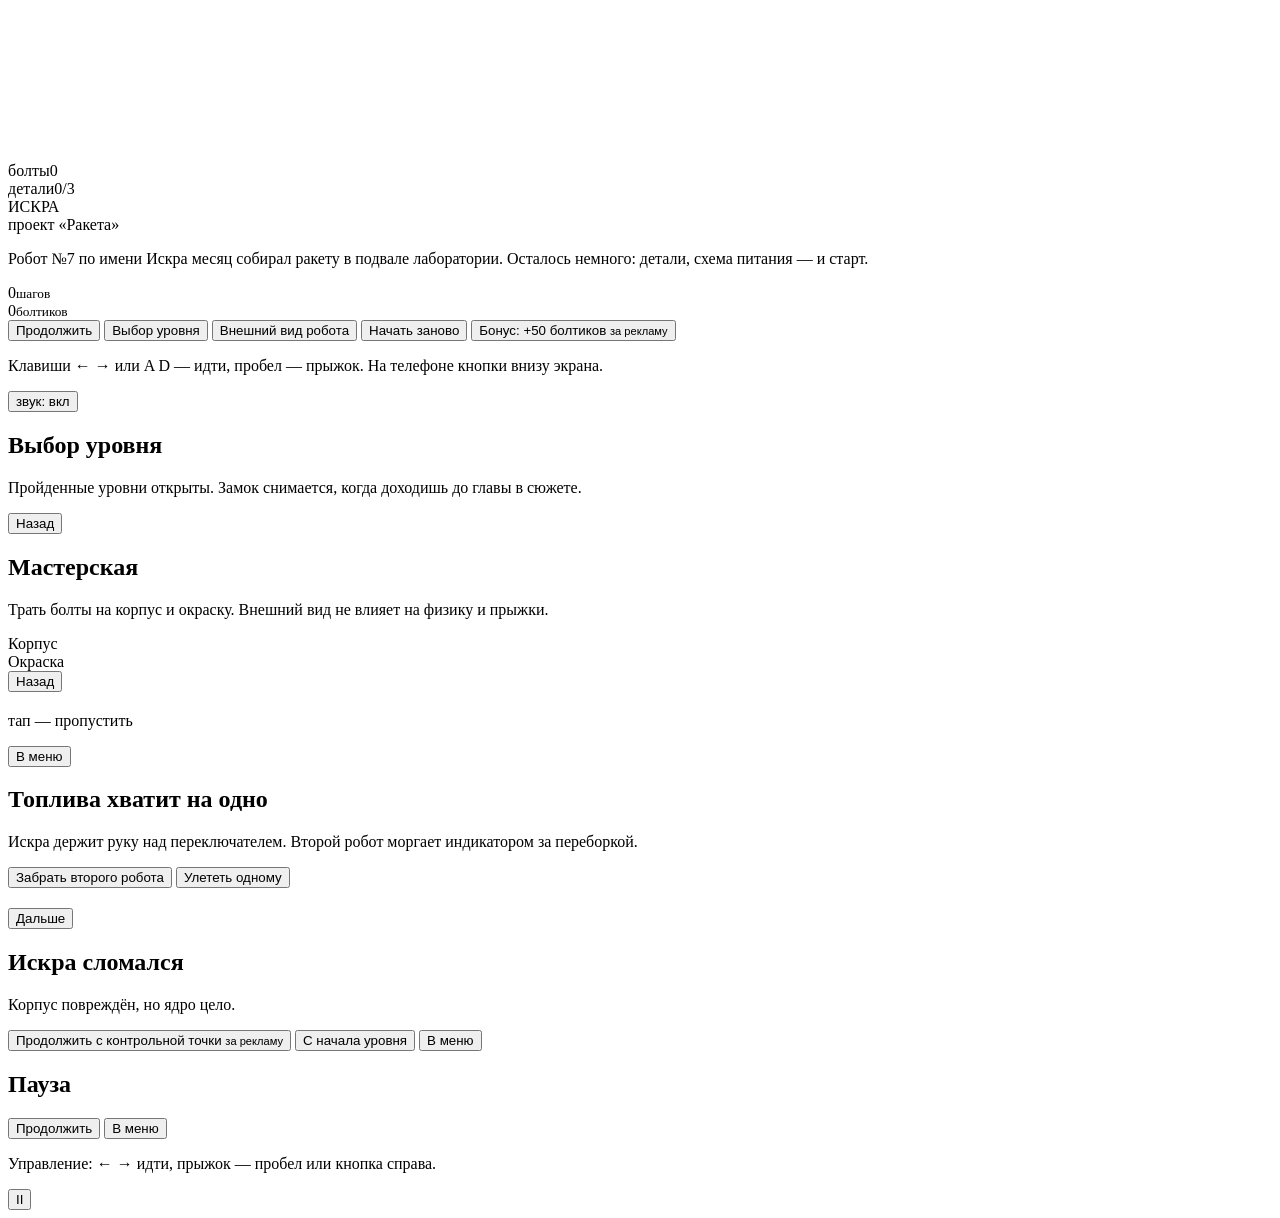
==== index.html @ 496c8d5c "Игра «Искра»: index.html" ====
﻿<!doctype html>
<html lang="ru">
<head>
  <meta charset="utf-8" />
  <meta name="viewport" content="width=device-width, initial-scale=1, maximum-scale=1, user-scalable=no, viewport-fit=cover" />
  <meta name="theme-color" content="#0b0d14" />
  <title>Искра: проект «Ракета»</title>
  <link rel="stylesheet" href="style.css?v=20261106-10" />
  <script src="https://yandex.ru/games/sdk/v2"></script>
</head>
<body>
  <div id="app">
    <canvas id="game"></canvas>

    <div id="hud" class="hidden">
      <div class="hud-top">
        <div class="pill"><span class="lbl">болты</span><span id="hud-bolts">0</span></div>
        <div class="pill"><span class="lbl">детали</span><span id="hud-parts">0/3</span></div>
      </div>
    </div>

    <div id="menu" class="overlay">
      <div class="card">
        <div class="logo">ИСКРА</div>
        <div class="logo-sub">проект «Ракета»</div>
        <p class="sub">Робот №7 по имени Искра месяц собирал ракету в подвале лаборатории. Осталось немного: детали, схема питания — и старт.</p>
        <div class="row-stats">
          <div><span id="menu-best">0</span><small>шагов</small></div>
          <div><span id="menu-bolts">0</span><small>болтиков</small></div>
        </div>
        <button id="btn-play" class="primary">Продолжить</button>
        <button id="btn-levels" class="ghost">Выбор уровня</button>
        <button id="btn-skins" class="ghost">Внешний вид робота</button>
        <button id="btn-restart" class="ghost">Начать заново</button>
        <button id="btn-bonus" class="ghost ad-line hidden">Бонус: +50 болтиков <small>за рекламу</small></button>
        <p class="hint">Клавиши ← → или A D — идти, пробел — прыжок. На телефоне кнопки внизу экрана.</p>
        <button id="btn-mute" class="tiny-btn">звук: вкл</button>
      </div>
    </div>

    <div id="levels" class="overlay hidden">
      <div class="card">
        <h2>Выбор уровня</h2>
        <p class="sub">Пройденные уровни открыты. Замок снимается, когда доходишь до главы в сюжете.</p>
        <div id="levels-list" class="levels-list"></div>
        <button id="btn-levels-close" class="ghost">Назад</button>
      </div>
    </div>

    <div id="skins" class="overlay hidden">
      <div class="card">
        <h2>Мастерская</h2>
        <p class="sub">Трать болты на корпус и окраску. Внешний вид не влияет на физику и прыжки.</p>
        <div class="skin-label">Корпус</div>
        <div id="skin-shapes" class="skin-list"></div>
        <div class="skin-label">Окраска</div>
        <div id="skin-colors" class="skin-list"></div>
        <button id="btn-skins-close" class="ghost">Назад</button>
      </div>
    </div>

    <div id="puzzle-ui" class="hidden">
      <h2 id="pz-title"></h2>
      <p id="pz-sub"></p>
      <div id="pz-cond"></div>
    </div>

    <div id="finale-ui" class="hidden">
      <h2 id="fin-title"></h2>
      <p id="fin-sub"></p>
      <p class="fin-hint">тап — пропустить</p>
    </div>

    <div id="pz-back" class="hidden">
      <button id="btn-pz-back">В меню</button>
    </div>

    <div id="choice" class="overlay hidden">
      <div class="card">
        <h2>Топлива хватит на одно</h2>
        <p class="sub">Искра держит руку над переключателем. Второй робот моргает индикатором за переборкой.</p>
        <button id="btn-choice-friend" class="primary">Забрать второго робота</button>
        <button id="btn-choice-alone" class="ghost">Улететь одному</button>
      </div>
    </div>

    <div id="story" class="overlay hidden">
      <div class="card story">
        <div id="story-tag" class="tag"></div>
        <h2 id="story-title"></h2>
        <p id="story-text"></p>
        <button id="btn-story" class="primary">Дальше</button>
      </div>
    </div>

    <div id="dead" class="overlay hidden">
      <div class="card">
        <h2>Искра сломался</h2>
        <p class="sub" id="dead-text">Корпус повреждён, но ядро цело.</p>
        <button id="btn-continue" class="primary ad-line hidden">Продолжить с контрольной точки <small>за рекламу</small></button>
        <button id="btn-retry" class="primary">С начала уровня</button>
        <button id="btn-dead-home" class="ghost">В меню</button>
      </div>
    </div>

    <div id="pausemenu" class="overlay hidden">
      <div class="card">
        <h2>Пауза</h2>
        <button id="btn-resume" class="primary">Продолжить</button>
        <button id="btn-pause-home" class="ghost">В меню</button>
        <p class="hint">Управление: ← → идти, прыжок — пробел или кнопка справа.</p>
      </div>
    </div>

    <button id="btn-pause" class="tiny-btn pause-btn hidden">II</button>
  </div>
  <script src="game.js?v=20261106-10"></script>
</body>
</html>
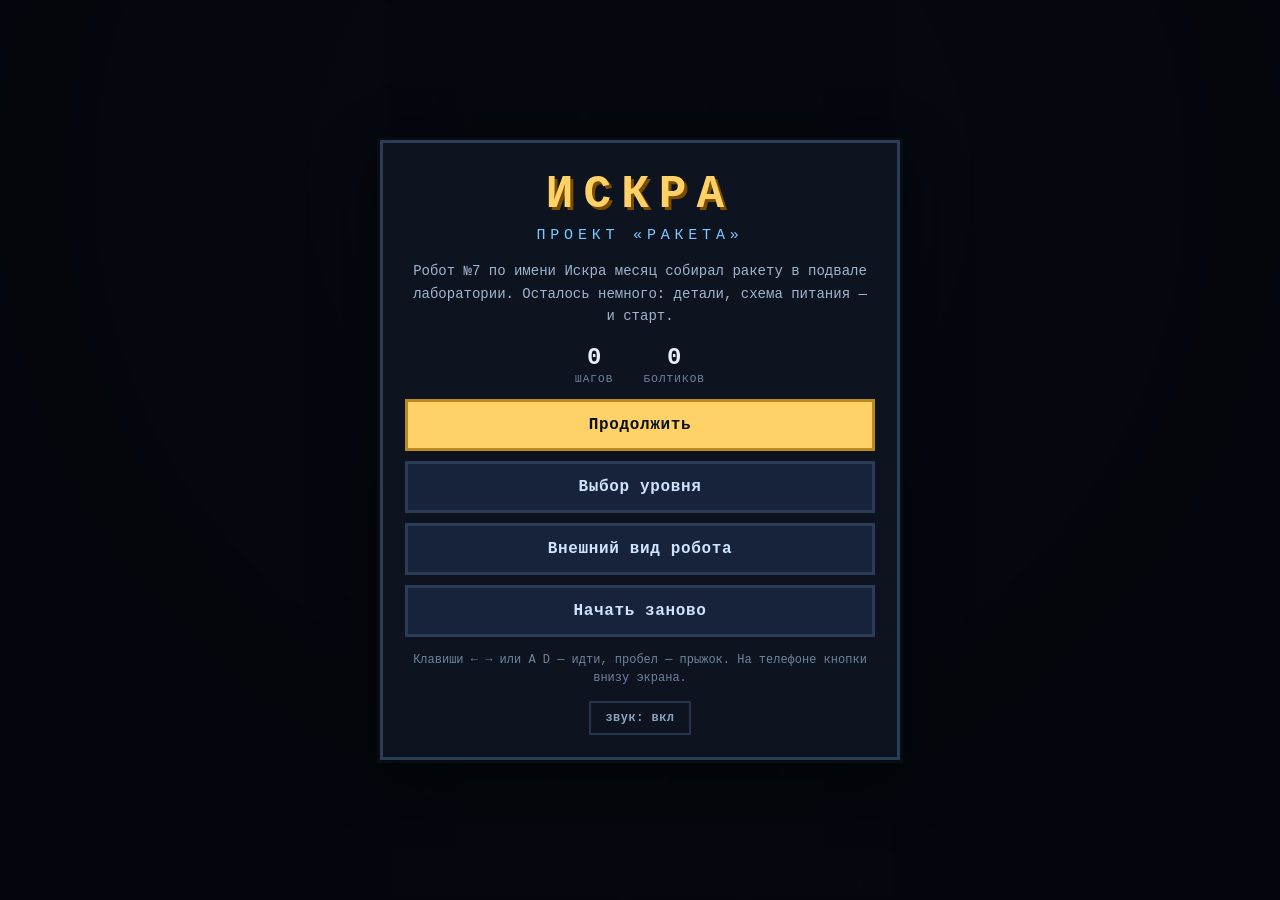
==== commit f0c6b6fa: "Обновление «Искра»: index.html" ====
--- a/index.html
+++ b/index.html
@@ -5,7 +5,7 @@
   <meta name="viewport" content="width=device-width, initial-scale=1, maximum-scale=1, user-scalable=no, viewport-fit=cover" />
   <meta name="theme-color" content="#0b0d14" />
   <title>Искра: проект «Ракета»</title>
-  <link rel="stylesheet" href="style.css?v=20261106-10" />
+  <link rel="stylesheet" href="style.css?v=20261107-1" />
   <script src="https://yandex.ru/games/sdk/v2"></script>
 </head>
 <body>
@@ -121,4 +121,4 @@
 
 
 
-
+
--- a/style.css
+++ b/style.css
@@ -0,0 +1,490 @@
+* {
+  margin: 0;
+  padding: 0;
+  box-sizing: border-box;
+  -webkit-tap-highlight-color: transparent;
+}
+
+html,
+body {
+  width: 100%;
+  height: 100%;
+  overflow: hidden;
+  background: #05070c;
+  color: #e8eef7;
+  font-family: "Consolas", "Courier New", monospace;
+  user-select: none;
+  touch-action: none;
+}
+
+#app {
+  position: fixed;
+  inset: 0;
+  display: flex;
+  align-items: center;
+  justify-content: center;
+  background: radial-gradient(circle at 50% 20%, #131a2b, #05070c 70%);
+}
+
+canvas {
+  display: block;
+  image-rendering: pixelated;
+  image-rendering: crisp-edges;
+}
+
+.hidden {
+  display: none !important;
+}
+
+/* ---------- HUD ---------- */
+
+#hud {
+  position: absolute;
+  top: calc(10px + env(safe-area-inset-top));
+  left: 0;
+  right: 0;
+  pointer-events: none;
+}
+
+.hud-top {
+  display: flex;
+  gap: 8px;
+  justify-content: center;
+}
+
+.pill {
+  display: flex;
+  align-items: center;
+  gap: 6px;
+  padding: 6px 12px;
+  font-size: 15px;
+  font-weight: 700;
+  letter-spacing: 0.06em;
+  color: #cfe3ff;
+  background: rgba(9, 13, 22, 0.72);
+  border: 2px solid rgba(120, 170, 255, 0.22);
+}
+
+.pill .lbl {
+  font-size: 10px;
+  letter-spacing: 0.16em;
+  text-transform: uppercase;
+  color: #7fc8ff;
+  opacity: 0.8;
+}
+
+.pill .ico {
+  color: #7fc8ff;
+}
+
+/* ---------- Overlays ---------- */
+
+.overlay {
+  position: absolute;
+  inset: 0;
+  display: flex;
+  align-items: center;
+  justify-content: center;
+  padding: 20px;
+  background: rgba(4, 7, 13, 0.82);
+  backdrop-filter: blur(2px);
+  z-index: 10;
+}
+
+.card {
+  width: min(520px, 100%);
+  max-height: 100%;
+  overflow-y: auto;
+  padding: 26px 22px 22px;
+  text-align: center;
+  background: #0d1420;
+  border: 3px solid #2b3c58;
+  box-shadow: 0 0 0 3px #070b12, 0 18px 50px rgba(0, 0, 0, 0.6);
+}
+
+.logo {
+  font-size: 46px;
+  font-weight: 800;
+  letter-spacing: 0.22em;
+  color: #ffd166;
+  text-shadow: 3px 3px 0 #7a4c00;
+}
+
+.logo-sub {
+  margin-top: 6px;
+  font-size: 15px;
+  letter-spacing: 0.32em;
+  text-transform: uppercase;
+  color: #7fc8ff;
+}
+
+.card h2 {
+  font-size: 24px;
+  line-height: 1.2;
+  color: #ffd166;
+  margin-bottom: 10px;
+}
+
+.sub {
+  margin: 16px 0;
+  font-size: 14px;
+  line-height: 1.6;
+  color: #9fb4d0;
+}
+
+.row-stats {
+  display: flex;
+  justify-content: center;
+  gap: 30px;
+  margin: 4px 0 14px;
+}
+
+.row-stats > div {
+  display: flex;
+  flex-direction: column;
+  gap: 2px;
+}
+
+.row-stats span {
+  font-size: 24px;
+  font-weight: 800;
+  color: #e8eef7;
+}
+
+.row-stats small {
+  font-size: 11px;
+  letter-spacing: 0.1em;
+  text-transform: uppercase;
+  color: #6d829e;
+}
+
+button {
+  display: block;
+  width: 100%;
+  padding: 14px 16px;
+  margin-top: 10px;
+  font-family: inherit;
+  font-size: 16px;
+  font-weight: 700;
+  letter-spacing: 0.04em;
+  color: #0a1220;
+  background: #ffd166;
+  border: 3px solid #b98a1f;
+  cursor: pointer;
+  transition: transform 0.06s ease;
+}
+
+button:active {
+  transform: translateY(2px);
+}
+
+button.ghost {
+  color: #cfe3ff;
+  background: #16233a;
+  border: 3px solid #2b3c58;
+}
+
+.ad-line {
+  color: #062012;
+  background: #7ce0a3;
+  border-color: #2f8f5d;
+}
+
+.ad-line small {
+  display: block;
+  font-size: 11px;
+  font-weight: 600;
+  opacity: 0.7;
+}
+
+.tiny-btn {
+  width: auto;
+  margin: 14px auto 0;
+  padding: 8px 14px;
+  font-size: 12px;
+  color: #8aa2c0;
+  background: transparent;
+  border: 2px solid #24344d;
+}
+
+.pause-btn {
+  position: absolute;
+  top: calc(10px + env(safe-area-inset-top));
+  right: 10px;
+  margin: 0;
+  z-index: 9;
+  color: #cfe3ff;
+  background: rgba(9, 13, 22, 0.72);
+  border: 2px solid rgba(120, 170, 255, 0.22);
+}
+
+.hint {
+  margin-top: 14px;
+  font-size: 12px;
+  line-height: 1.5;
+  color: #6d829e;
+}
+
+/* ---------- Story ---------- */
+
+.card.story {
+  text-align: left;
+}
+
+.tag {
+  display: inline-block;
+  margin-bottom: 10px;
+  padding: 4px 10px;
+  font-size: 11px;
+  letter-spacing: 0.18em;
+  text-transform: uppercase;
+  color: #0a1220;
+  background: #7fc8ff;
+}
+
+.card.story p {
+  font-size: 15px;
+  line-height: 1.65;
+  color: #b9cbe2;
+}
+
+/* ---------- Мастерская ---------- */
+
+.skin-label {
+  margin: 14px 0 6px;
+  font-size: 11px;
+  letter-spacing: 0.18em;
+  text-transform: uppercase;
+  color: #7fc8ff;
+  text-align: left;
+}
+
+.skin-list {
+  display: flex;
+  flex-direction: column;
+  gap: 8px;
+}
+
+.skin-item {
+  display: flex;
+  align-items: center;
+  gap: 12px;
+  width: 100%;
+  margin: 0;
+  padding: 10px 12px;
+  text-align: left;
+  color: #cfe3ff;
+  background: #12203a;
+  border: 2px solid #2b3c58;
+  font-size: 14px;
+}
+
+.skin-item.on {
+  border-color: #7ce0a3;
+  background: #12312a;
+}
+
+.skin-item.nope {
+  animation: shake 0.3s;
+  border-color: #ff6b6b;
+}
+
+@keyframes shake {
+  0%, 100% { transform: translateX(0); }
+  25% { transform: translateX(-4px); }
+  75% { transform: translateX(4px); }
+}
+
+.skin-item .sw {
+  width: 18px;
+  height: 18px;
+  border: 2px solid rgba(255, 255, 255, 0.25);
+  flex: 0 0 auto;
+}
+
+.skin-item .nm {
+  flex: 1;
+}
+
+.skin-item .pr {
+  font-size: 12px;
+  color: #ffd166;
+  opacity: 0.9;
+}
+
+/* ---------- Выбор уровня ---------- */
+
+.levels-list {
+  display: flex;
+  flex-direction: column;
+  gap: 8px;
+  margin-bottom: 8px;
+}
+
+.level-item {
+  display: flex;
+  align-items: center;
+  gap: 12px;
+  width: 100%;
+  margin: 0;
+  padding: 10px 12px;
+  text-align: left;
+  color: #cfe3ff;
+  background: #12203a;
+  border: 2px solid #2b3c58;
+  font-size: 14px;
+}
+
+.level-item.locked {
+  color: #6d829e;
+  background: #0e1728;
+}
+
+.level-item.nope {
+  animation: shake 0.3s;
+  border-color: #ff6b6b;
+}
+
+.level-item .num {
+  width: 24px;
+  height: 24px;
+  display: flex;
+  align-items: center;
+  justify-content: center;
+  font-weight: 700;
+  color: #0a1220;
+  background: #ffd166;
+  flex: 0 0 auto;
+}
+
+.level-item.locked .num {
+  background: #2b3c58;
+  color: #6d829e;
+}
+
+.level-item .info {
+  flex: 1;
+  display: flex;
+  flex-direction: column;
+  gap: 2px;
+}
+
+.level-item .nm {
+  font-weight: 700;
+}
+
+.level-item .tg {
+  font-size: 11px;
+  letter-spacing: 0.12em;
+  text-transform: uppercase;
+  color: #6d829e;
+}
+
+.level-item .st {
+  font-size: 12px;
+  color: #7ce0a3;
+}
+
+.level-item.locked .st {
+  color: #6d829e;
+}
+
+/* ---------- Текст головоломок (HTML, чтобы был читаемым) ---------- */
+
+#puzzle-ui {
+  position: absolute;
+  top: calc(30px + env(safe-area-inset-top));
+  left: 50%;
+  transform: translateX(-50%);
+  width: min(560px, 92%);
+  padding: 16px 20px;
+  text-align: center;
+  background: rgba(8, 14, 24, 0.92);
+  border: 2px solid #2b3c58;
+  z-index: 6;
+}
+
+#puzzle-ui h2 {
+  font-size: 20px;
+  color: #ffd166;
+  letter-spacing: 0.08em;
+  margin-bottom: 8px;
+}
+
+#puzzle-ui p {
+  font-size: 14px;
+  line-height: 1.45;
+  color: #b9cbe2;
+}
+
+#pz-cond {
+  display: flex;
+  flex-direction: column;
+  gap: 4px;
+  margin-top: 10px;
+  text-align: left;
+}
+
+#pz-cond .cond {
+  font-size: 13px;
+  padding: 5px 8px;
+  background: #0f1a2b;
+  border-left: 3px solid #2b3c58;
+  color: #9fb4d0;
+}
+
+#pz-cond .cond.ok {
+  border-left-color: #7ce0a3;
+  color: #7ce0a3;
+}
+
+
+/* ---------- Тексты финалов и кнопка «В меню» ---------- */
+
+#finale-ui {
+  position: absolute;
+  top: calc(34px + env(safe-area-inset-top));
+  left: 50%;
+  transform: translateX(-50%);
+  width: min(560px, 92%);
+  padding: 14px 18px;
+  text-align: center;
+  background: rgba(8, 14, 24, 0.9);
+  border: 2px solid #2b3c58;
+  z-index: 7;
+}
+
+#finale-ui h2 {
+  font-size: 20px;
+  letter-spacing: 0.1em;
+  color: #7fc8ff;
+  margin-bottom: 6px;
+}
+
+#finale-ui #fin-sub {
+  font-size: 14px;
+  color: #7ce0a3;
+}
+
+#finale-ui .fin-hint {
+  margin-top: 8px;
+  font-size: 11px;
+  color: #6d829e;
+}
+
+#pz-back {
+  position: absolute;
+  left: 12px;
+  bottom: calc(14px + env(safe-area-inset-bottom));
+  z-index: 7;
+}
+
+#pz-back button {
+  width: auto;
+  margin: 0;
+  padding: 10px 18px;
+  font-size: 14px;
+  color: #cfe3ff;
+  background: rgba(22, 35, 58, 0.95);
+  border: 2px solid #2b3c58;
+}
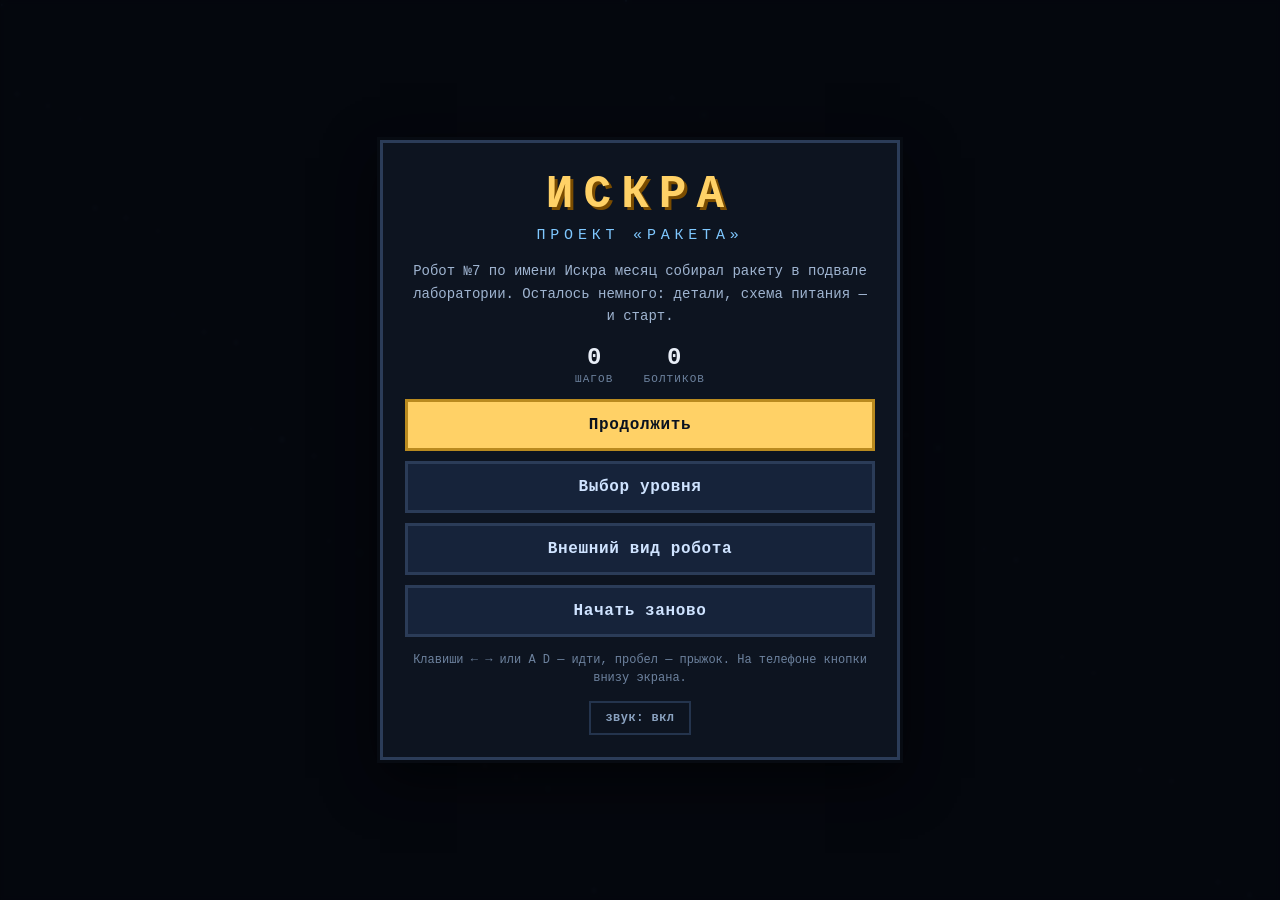
==== commit 0ec73d5d: "Игра «Искра»: обновление index.html" ====
--- a/index.html
+++ b/index.html
@@ -1,4 +1,4 @@
-﻿<!doctype html>
+<!doctype html>
 <html lang="ru">
 <head>
   <meta charset="utf-8" />
@@ -35,6 +35,7 @@
         <button id="btn-bonus" class="ghost ad-line hidden">Бонус: +50 болтиков <small>за рекламу</small></button>
         <p class="hint">Клавиши ← → или A D — идти, пробел — прыжок. На телефоне кнопки внизу экрана.</p>
         <button id="btn-mute" class="tiny-btn">звук: вкл</button>
+        <button id="btn-donate" class="ghost hidden" type="button">Поддержать проект</button>
       </div>
     </div>
 
@@ -114,7 +115,7 @@
 
     <button id="btn-pause" class="tiny-btn pause-btn hidden">II</button>
   </div>
-  <script src="game.js?v=20261106-10"></script>
+  <script src="game.js?v=20261110-1"></script>
 </body>
 </html>
 
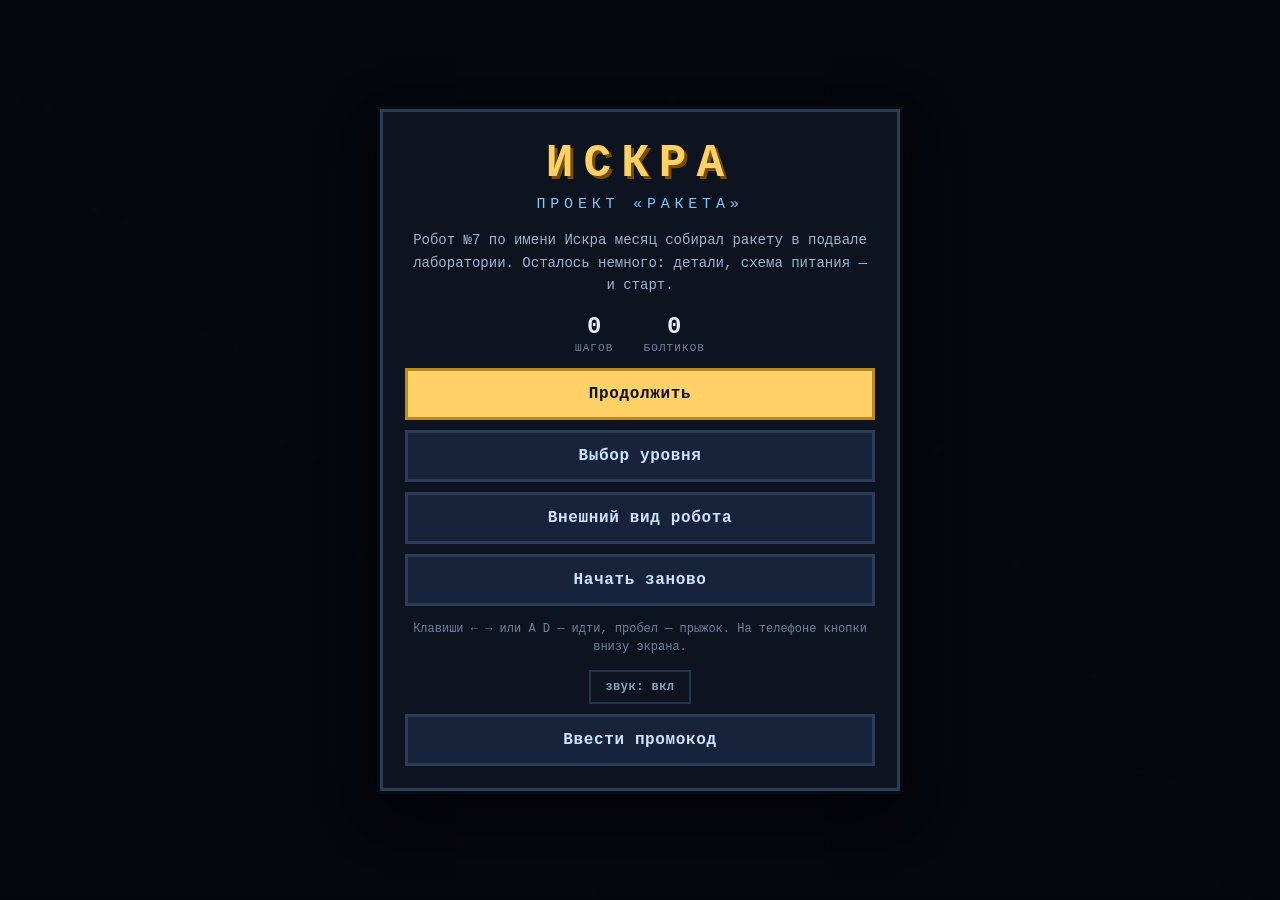
==== commit 94eecc3f: "Игра «Искра»: обновление index.html" ====
--- a/index.html
+++ b/index.html
@@ -5,7 +5,7 @@
   <meta name="viewport" content="width=device-width, initial-scale=1, maximum-scale=1, user-scalable=no, viewport-fit=cover" />
   <meta name="theme-color" content="#0b0d14" />
   <title>Искра: проект «Ракета»</title>
-  <link rel="stylesheet" href="style.css?v=20261107-1" />
+  <link rel="stylesheet" href="style.css?v=20261110-2" />
   <script src="https://yandex.ru/games/sdk/v2"></script>
 </head>
 <body>
@@ -35,7 +35,9 @@
         <button id="btn-bonus" class="ghost ad-line hidden">Бонус: +50 болтиков <small>за рекламу</small></button>
         <p class="hint">Клавиши ← → или A D — идти, пробел — прыжок. На телефоне кнопки внизу экрана.</p>
         <button id="btn-mute" class="tiny-btn">звук: вкл</button>
+        <button id="btn-code" class="ghost" type="button">Ввести промокод</button>
         <button id="btn-donate" class="ghost hidden" type="button">Поддержать проект</button>
+        <p id="patron-line" class="hint patron hidden">Спасибо за поддержку проекта</p>
       </div>
     </div>
 
@@ -113,9 +115,22 @@
       </div>
     </div>
 
+    <div id="code" class="overlay hidden">
+      <div class="card">
+        <h2>Промокод</h2>
+        <p class="sub">Код из письма после покупки набора. Одноразовый и работает на этом устройстве.</p>
+        <input id="code-input" class="code-input" type="text" inputmode="text" autocomplete="off"
+               autocapitalize="characters" spellcheck="false" maxlength="24" placeholder="ISKRA-K-7K3M-9Q2F" />
+        <button id="btn-code-ok" class="primary">Активировать</button>
+        <p id="code-msg" class="hint"></p>
+        <p class="hint">Купить набор — <a class="link" href="shop.html">магазин</a></p>
+        <button id="btn-code-close" class="ghost">Назад</button>
+      </div>
+    </div>
+
     <button id="btn-pause" class="tiny-btn pause-btn hidden">II</button>
   </div>
-  <script src="game.js?v=20261110-1"></script>
+  <script src="game.js?v=20261110-2"></script>
 </body>
 </html>
 
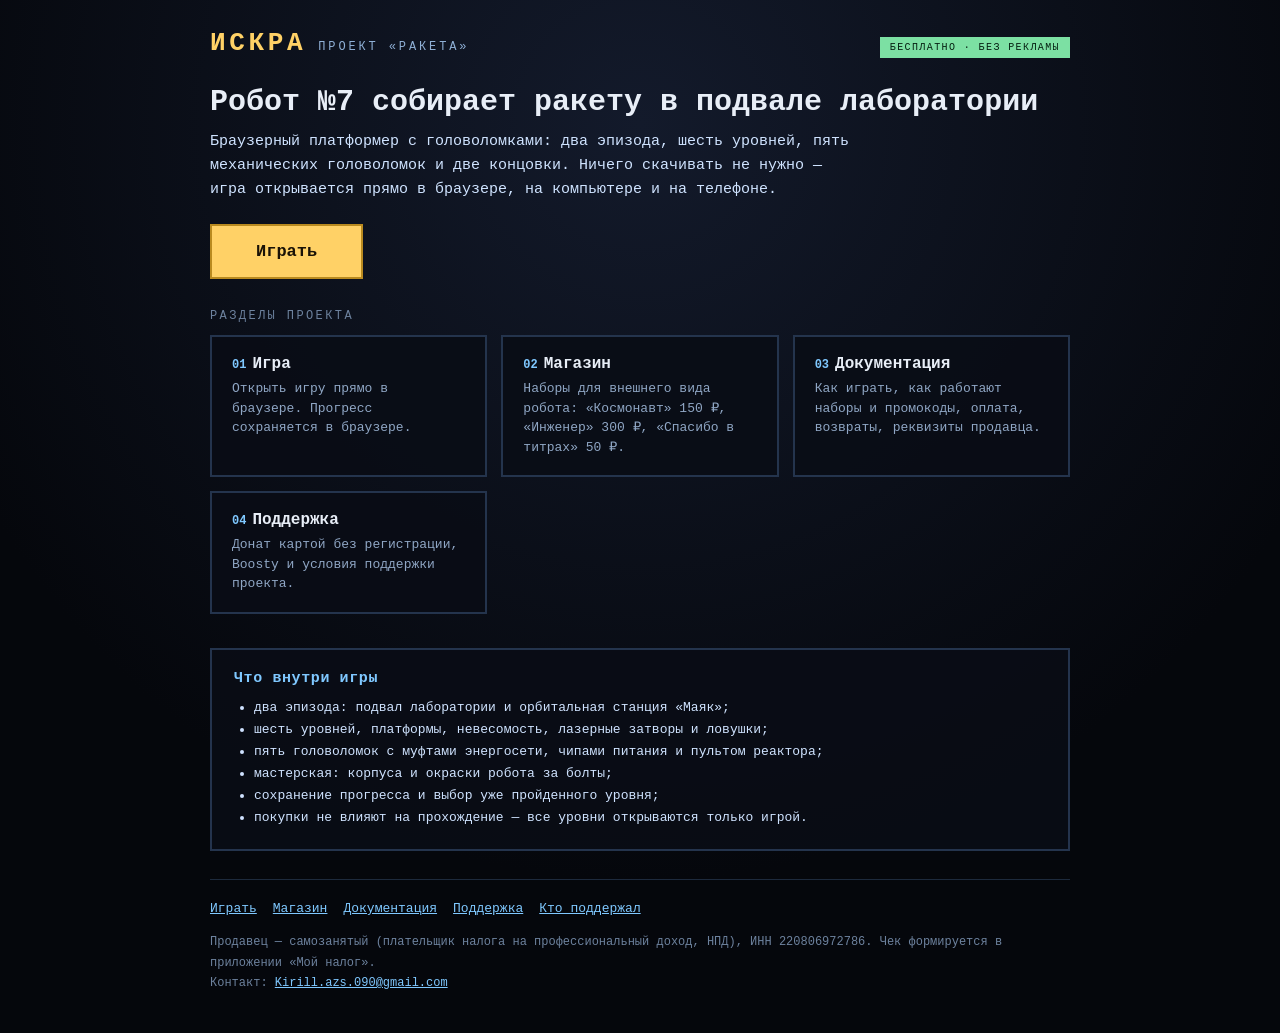
==== commit 3b89f8f2: "Игра «Искра»: обновление index.html" ====
--- a/index.html
+++ b/index.html
@@ -1,140 +1,114 @@
 <!doctype html>
 <html lang="ru">
 <head>
-  <meta charset="utf-8" />
-  <meta name="viewport" content="width=device-width, initial-scale=1, maximum-scale=1, user-scalable=no, viewport-fit=cover" />
-  <meta name="theme-color" content="#0b0d14" />
-  <title>Искра: проект «Ракета»</title>
-  <link rel="stylesheet" href="style.css?v=20261110-2" />
-  <script src="https://yandex.ru/games/sdk/v2"></script>
+<meta charset="utf-8" />
+<meta name="viewport" content="width=device-width, initial-scale=1" />
+<meta name="description" content="«Искра: проект «Ракета»» — бесплатный браузерный пластилиновый платформер с головоломками. Играть, магазин наборов, документация и поддержка проекта." />
+<meta name="theme-color" content="#0b0d14" />
+<title>Искра: проект «Ракета» — главная</title>
+<style>
+  :root { color-scheme: dark; }
+  * { box-sizing: border-box; }
+  body {
+    margin: 0; min-height: 100vh; display: flex; justify-content: center;
+    padding: 28px 20px 40px; background: radial-gradient(circle at 50% 12%, #131a2b, #05070c 68%);
+    color: #e8eef7; font-family: Consolas, "Courier New", monospace;
+  }
+  .wrap { width: 100%; max-width: 860px; }
+  header { display: flex; align-items: baseline; gap: 12px; flex-wrap: wrap; margin-bottom: 26px; }
+  .logo { font-size: 26px; font-weight: 700; letter-spacing: 0.14em; color: #ffd166; }
+  .logo-sub { font-size: 12px; letter-spacing: 0.24em; text-transform: uppercase; color: #8fb0d6; }
+  .badge {
+    margin-left: auto; padding: 5px 10px; font-size: 10px; letter-spacing: 0.14em;
+    text-transform: uppercase; color: #062012; background: #7ce0a3;
+  }
+  h1 { margin: 0 0 10px; font-size: 30px; line-height: 1.2; color: #e8eef7; }
+  .lead { margin: 0 0 22px; font-size: 15px; line-height: 1.6; color: #cfe3ff; max-width: 640px; }
+  .play {
+    display: inline-block; margin: 0 0 30px; padding: 16px 44px; text-decoration: none;
+    font-weight: 700; font-size: 17px; color: #1a1206; background: #ffd166;
+    border: 2px solid #b98a1f;
+  }
+  .play:hover { background: #ffdd8a; }
+  .menu-title { margin: 0 0 12px; font-size: 12px; letter-spacing: 0.2em; text-transform: uppercase; color: #6d829e; }
+  .menu { display: grid; grid-template-columns: repeat(auto-fit, minmax(240px, 1fr)); gap: 14px; }
+  .item {
+    display: block; padding: 18px 20px; text-decoration: none; color: inherit;
+    background: rgba(9, 13, 22, 0.9); border: 2px solid #24344d;
+  }
+  .item:hover { border-color: #7fc8ff; }
+  .item h2 { margin: 0 0 6px; font-size: 16px; color: #e8eef7; }
+  .item p { margin: 0; font-size: 13px; line-height: 1.5; color: #8fa6c4; }
+  .item .num { color: #7fc8ff; font-size: 12px; margin-right: 6px; }
+  .about { margin: 34px 0 0; padding: 20px 22px; background: rgba(9, 13, 22, 0.9); border: 2px solid #24344d; }
+  .about h2 { margin: 0 0 10px; font-size: 15px; letter-spacing: 0.04em; color: #7fc8ff; }
+  .about ul { margin: 0; padding-left: 20px; font-size: 13px; line-height: 1.7; color: #cfe3ff; }
+  footer { margin-top: 28px; padding-top: 18px; border-top: 1px solid #1d2a3d; font-size: 12px; line-height: 1.7; color: #6d829e; }
+  footer a { color: #7fc8ff; }
+  .links { display: flex; flex-wrap: wrap; gap: 16px; margin-bottom: 12px; font-size: 13px; }
+</style>
 </head>
 <body>
-  <div id="app">
-    <canvas id="game"></canvas>
+<div class="wrap">
+  <header>
+    <div class="logo">ИСКРА</div>
+    <div class="logo-sub">проект «Ракета»</div>
+    <div class="badge">бесплатно · без рекламы</div>
+  </header>
 
-    <div id="hud" class="hidden">
-      <div class="hud-top">
-        <div class="pill"><span class="lbl">болты</span><span id="hud-bolts">0</span></div>
-        <div class="pill"><span class="lbl">детали</span><span id="hud-parts">0/3</span></div>
-      </div>
+  <h1>Робот №7 собирает ракету в подвале лаборатории</h1>
+  <p class="lead">
+    Браузерный платформер с головоломками: два эпизода, шесть уровней, пять механических
+    головоломок и две концовки. Ничего скачивать не нужно — игра открывается прямо в браузере,
+    на компьютере и на телефоне.
+  </p>
+
+  <a class="play" href="game.html">Играть</a>
+
+  <p class="menu-title">Разделы проекта</p>
+  <nav class="menu">
+    <a class="item" href="game.html">
+      <h2><span class="num">01</span>Игра</h2>
+      <p>Открыть игру прямо в браузере. Прогресс сохраняется в браузере.</p>
+    </a>
+    <a class="item" href="shop.html">
+      <h2><span class="num">02</span>Магазин</h2>
+      <p>Наборы для внешнего вида робота: «Космонавт» 150 ₽, «Инженер» 300 ₽, «Спасибо в титрах» 50 ₽.</p>
+    </a>
+    <a class="item" href="docs.html">
+      <h2><span class="num">03</span>Документация</h2>
+      <p>Как играть, как работают наборы и промокоды, оплата, возвраты, реквизиты продавца.</p>
+    </a>
+    <a class="item" href="donate.html">
+      <h2><span class="num">04</span>Поддержка</h2>
+      <p>Донат картой без регистрации, Boosty и условия поддержки проекта.</p>
+    </a>
+  </nav>
+
+  <section class="about">
+    <h2>Что внутри игры</h2>
+    <ul>
+      <li>два эпизода: подвал лаборатории и орбитальная станция «Маяк»;</li>
+      <li>шесть уровней, платформы, невесомость, лазерные затворы и ловушки;</li>
+      <li>пять головоломок с муфтами энергосети, чипами питания и пультом реактора;</li>
+      <li>мастерская: корпуса и окраски робота за болты;</li>
+      <li>сохранение прогресса и выбор уже пройденного уровня;</li>
+      <li>покупки не влияют на прохождение — все уровни открываются только игрой.</li>
+    </ul>
+  </section>
+
+  <footer>
+    <div class="links">
+      <a href="game.html">Играть</a>
+      <a href="shop.html">Магазин</a>
+      <a href="docs.html">Документация</a>
+      <a href="donate.html">Поддержка</a>
+      <a href="thanks.html">Кто поддержал</a>
     </div>
-
-    <div id="menu" class="overlay">
-      <div class="card">
-        <div class="logo">ИСКРА</div>
-        <div class="logo-sub">проект «Ракета»</div>
-        <p class="sub">Робот №7 по имени Искра месяц собирал ракету в подвале лаборатории. Осталось немного: детали, схема питания — и старт.</p>
-        <div class="row-stats">
-          <div><span id="menu-best">0</span><small>шагов</small></div>
-          <div><span id="menu-bolts">0</span><small>болтиков</small></div>
-        </div>
-        <button id="btn-play" class="primary">Продолжить</button>
-        <button id="btn-levels" class="ghost">Выбор уровня</button>
-        <button id="btn-skins" class="ghost">Внешний вид робота</button>
-        <button id="btn-restart" class="ghost">Начать заново</button>
-        <button id="btn-bonus" class="ghost ad-line hidden">Бонус: +50 болтиков <small>за рекламу</small></button>
-        <p class="hint">Клавиши ← → или A D — идти, пробел — прыжок. На телефоне кнопки внизу экрана.</p>
-        <button id="btn-mute" class="tiny-btn">звук: вкл</button>
-        <button id="btn-code" class="ghost" type="button">Ввести промокод</button>
-        <button id="btn-donate" class="ghost hidden" type="button">Поддержать проект</button>
-        <p id="patron-line" class="hint patron hidden">Спасибо за поддержку проекта</p>
-      </div>
-    </div>
-
-    <div id="levels" class="overlay hidden">
-      <div class="card">
-        <h2>Выбор уровня</h2>
-        <p class="sub">Пройденные уровни открыты. Замок снимается, когда доходишь до главы в сюжете.</p>
-        <div id="levels-list" class="levels-list"></div>
-        <button id="btn-levels-close" class="ghost">Назад</button>
-      </div>
-    </div>
-
-    <div id="skins" class="overlay hidden">
-      <div class="card">
-        <h2>Мастерская</h2>
-        <p class="sub">Трать болты на корпус и окраску. Внешний вид не влияет на физику и прыжки.</p>
-        <div class="skin-label">Корпус</div>
-        <div id="skin-shapes" class="skin-list"></div>
-        <div class="skin-label">Окраска</div>
-        <div id="skin-colors" class="skin-list"></div>
-        <button id="btn-skins-close" class="ghost">Назад</button>
-      </div>
-    </div>
-
-    <div id="puzzle-ui" class="hidden">
-      <h2 id="pz-title"></h2>
-      <p id="pz-sub"></p>
-      <div id="pz-cond"></div>
-    </div>
-
-    <div id="finale-ui" class="hidden">
-      <h2 id="fin-title"></h2>
-      <p id="fin-sub"></p>
-      <p class="fin-hint">тап — пропустить</p>
-    </div>
-
-    <div id="pz-back" class="hidden">
-      <button id="btn-pz-back">В меню</button>
-    </div>
-
-    <div id="choice" class="overlay hidden">
-      <div class="card">
-        <h2>Топлива хватит на одно</h2>
-        <p class="sub">Искра держит руку над переключателем. Второй робот моргает индикатором за переборкой.</p>
-        <button id="btn-choice-friend" class="primary">Забрать второго робота</button>
-        <button id="btn-choice-alone" class="ghost">Улететь одному</button>
-      </div>
-    </div>
-
-    <div id="story" class="overlay hidden">
-      <div class="card story">
-        <div id="story-tag" class="tag"></div>
-        <h2 id="story-title"></h2>
-        <p id="story-text"></p>
-        <button id="btn-story" class="primary">Дальше</button>
-      </div>
-    </div>
-
-    <div id="dead" class="overlay hidden">
-      <div class="card">
-        <h2>Искра сломался</h2>
-        <p class="sub" id="dead-text">Корпус повреждён, но ядро цело.</p>
-        <button id="btn-continue" class="primary ad-line hidden">Продолжить с контрольной точки <small>за рекламу</small></button>
-        <button id="btn-retry" class="primary">С начала уровня</button>
-        <button id="btn-dead-home" class="ghost">В меню</button>
-      </div>
-    </div>
-
-    <div id="pausemenu" class="overlay hidden">
-      <div class="card">
-        <h2>Пауза</h2>
-        <button id="btn-resume" class="primary">Продолжить</button>
-        <button id="btn-pause-home" class="ghost">В меню</button>
-        <p class="hint">Управление: ← → идти, прыжок — пробел или кнопка справа.</p>
-      </div>
-    </div>
-
-    <div id="code" class="overlay hidden">
-      <div class="card">
-        <h2>Промокод</h2>
-        <p class="sub">Код из письма после покупки набора. Одноразовый и работает на этом устройстве.</p>
-        <input id="code-input" class="code-input" type="text" inputmode="text" autocomplete="off"
-               autocapitalize="characters" spellcheck="false" maxlength="24" placeholder="ISKRA-K-7K3M-9Q2F" />
-        <button id="btn-code-ok" class="primary">Активировать</button>
-        <p id="code-msg" class="hint"></p>
-        <p class="hint">Купить набор — <a class="link" href="shop.html">магазин</a></p>
-        <button id="btn-code-close" class="ghost">Назад</button>
-      </div>
-    </div>
-
-    <button id="btn-pause" class="tiny-btn pause-btn hidden">II</button>
-  </div>
-  <script src="game.js?v=20261110-2"></script>
+    Продавец — самозанятый (плательщик налога на профессиональный доход, НПД), ИНН 220806972786.
+    Чек формируется в приложении «Мой налог».<br />
+    Контакт: <a href="mailto:Kirill.azs.090@gmail.com">Kirill.azs.090@gmail.com</a>
+  </footer>
+</div>
 </body>
 </html>
-
-
-
-
-
